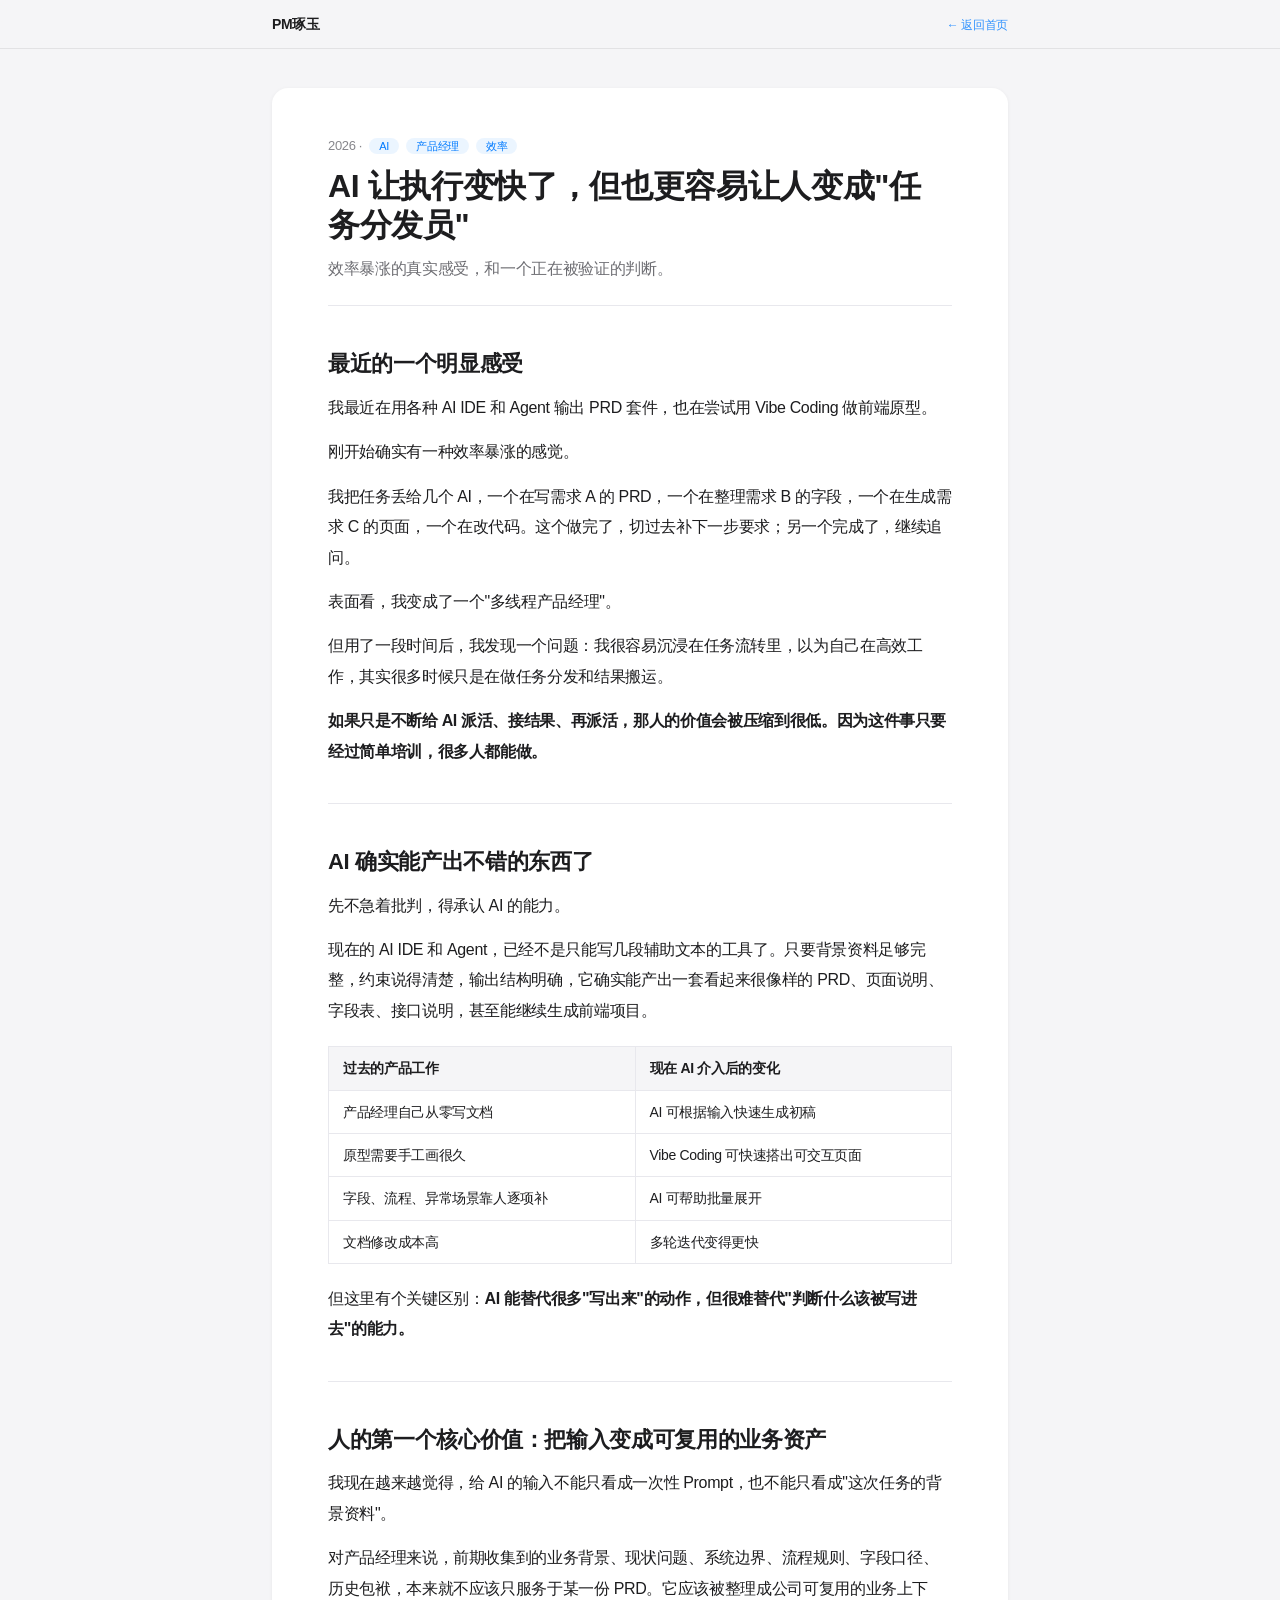
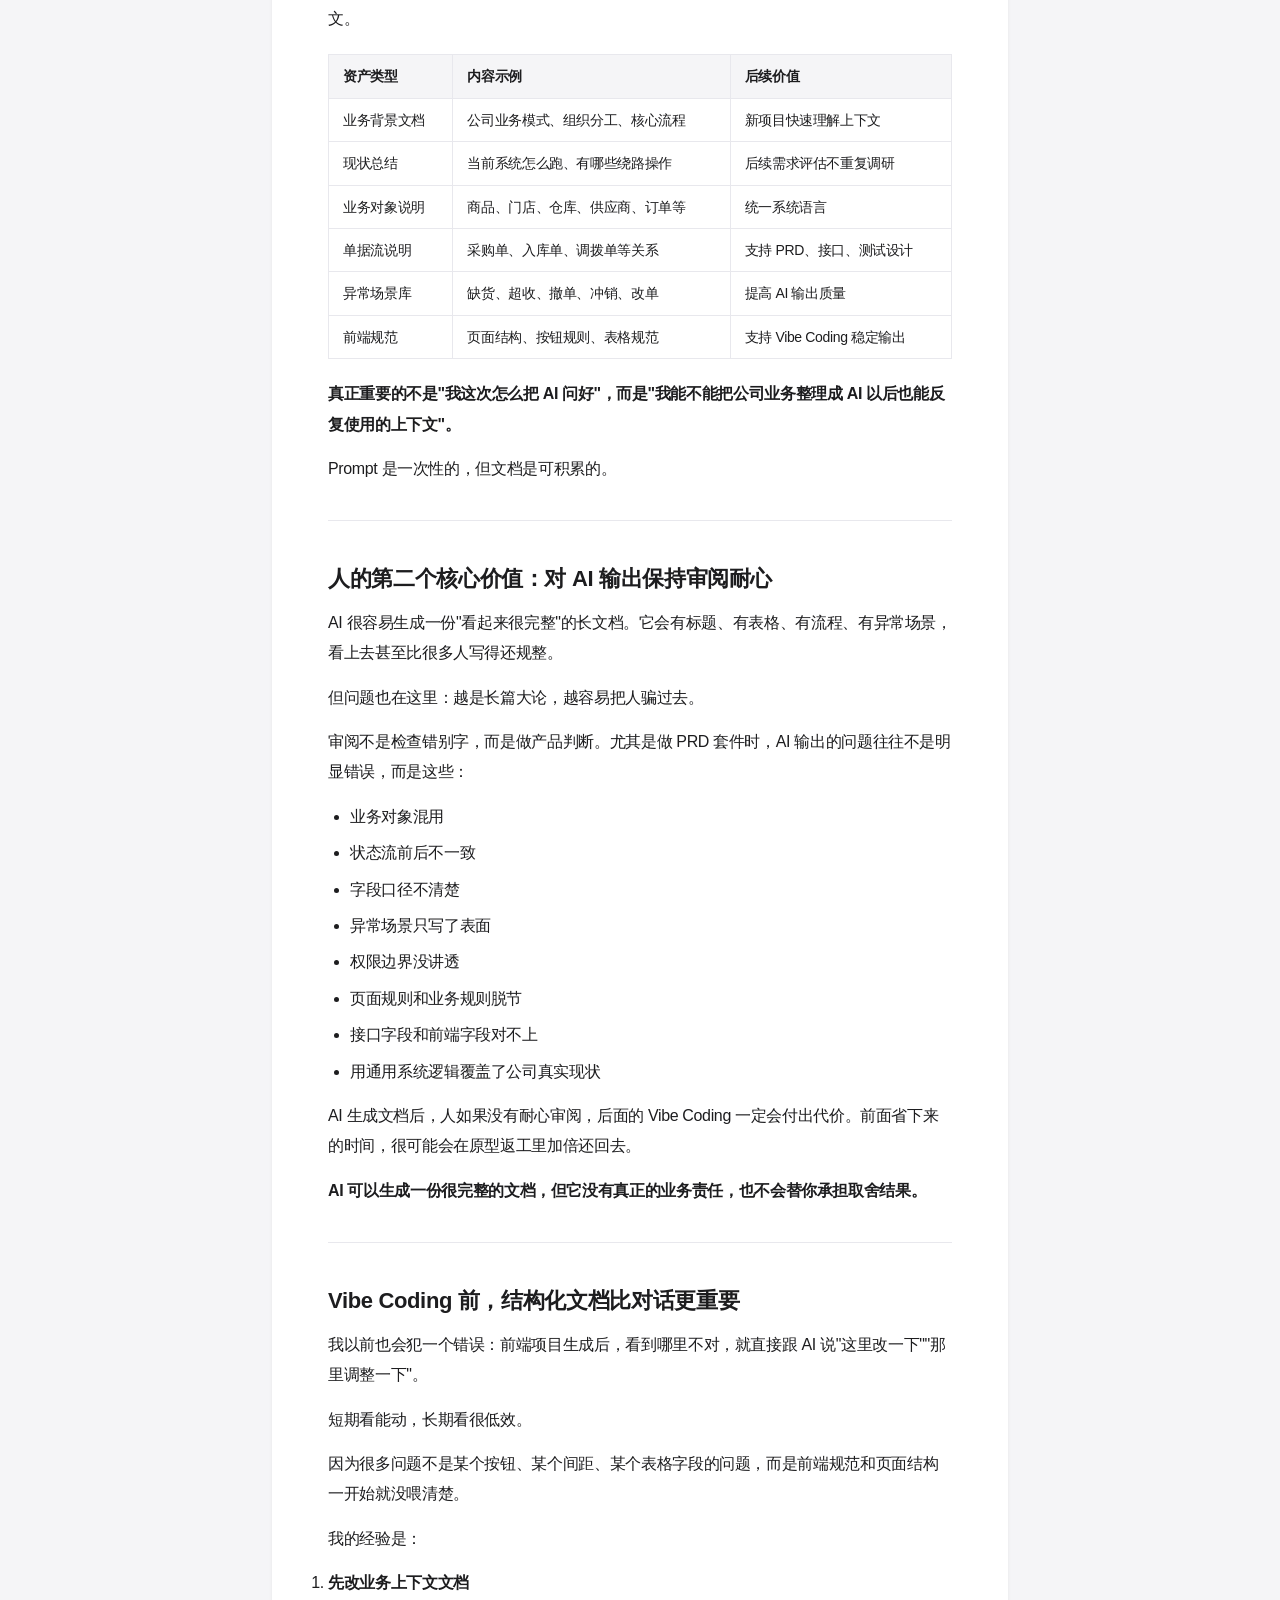
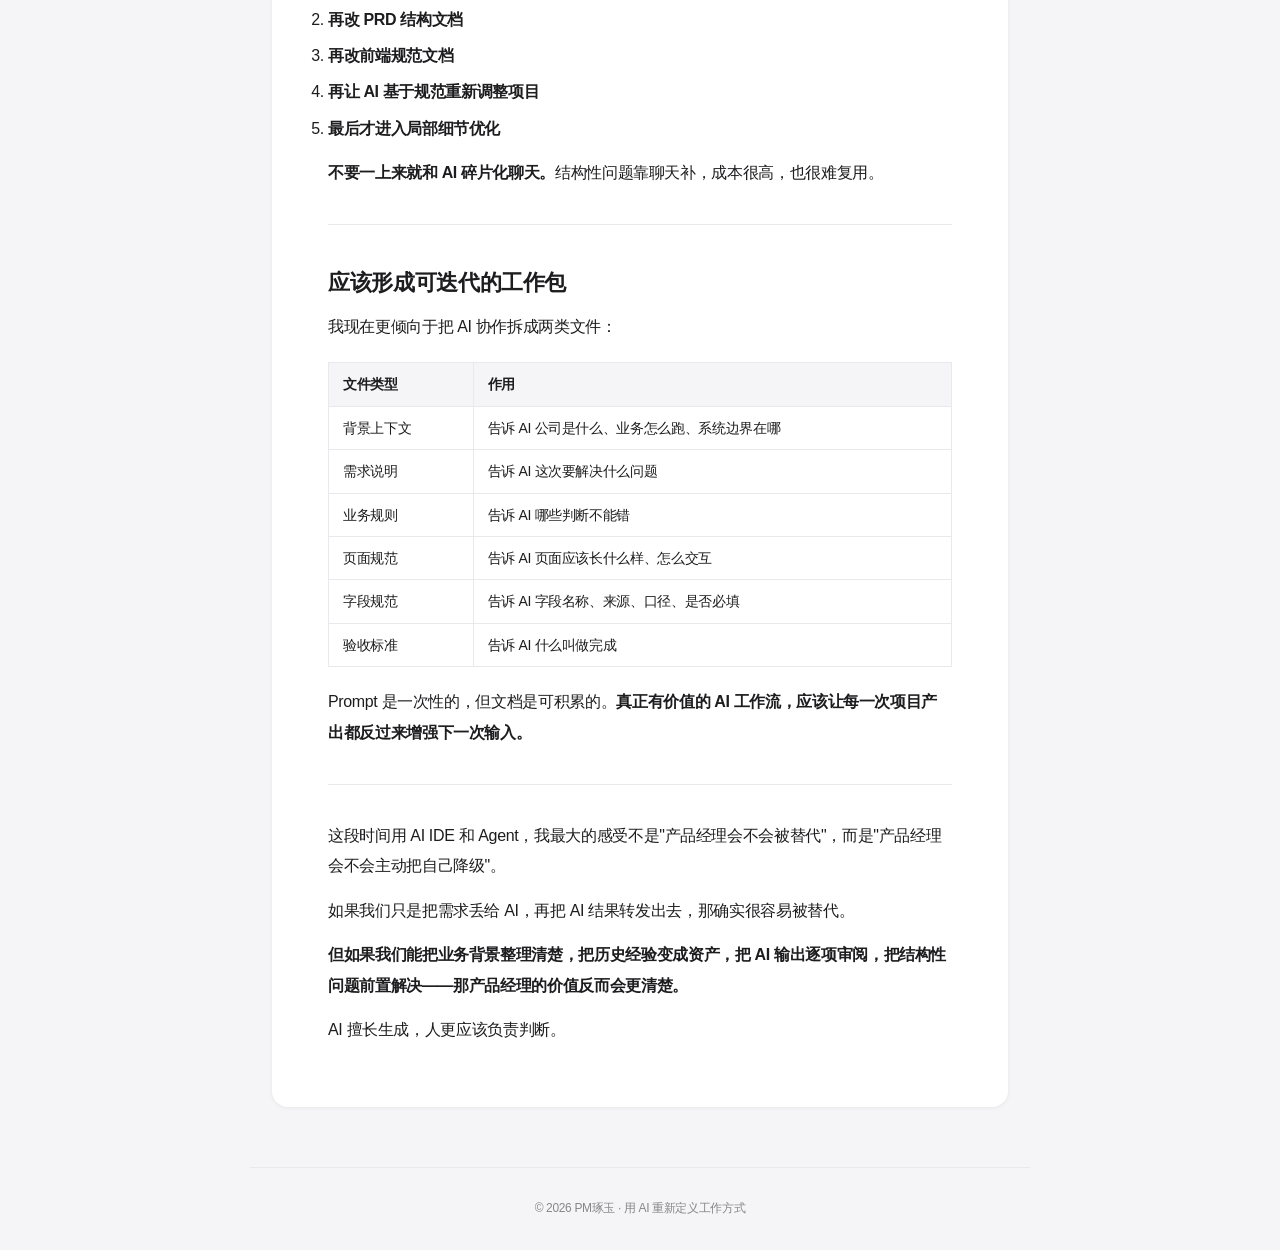
==== article-ai-task-dispatcher.html @ 72f70951 "新增文章：AI让执行变快了，但也更容易让人变成任务分发员" ====
<!DOCTYPE html>
<html lang="zh-CN">
<head>
    <meta charset="UTF-8">
    <meta name="viewport" content="width=device-width, initial-scale=1.0">
    <title>AI让执行变快了，但也更容易让人变成"任务分发员" — PM琢玉</title>
    <style>
        :root { --bg: #f5f5f7; --card: #ffffff; --text: #1d1d1f; --text-secondary: #6e6e73; --text-muted: #86868b; --accent: #007AFF; --accent-light: rgba(0,122,255,0.06); --border-light: #e8e8ed; }
        * { margin: 0; padding: 0; box-sizing: border-box; }
        body { font-family: -apple-system,"SF Pro Display","SF Pro Text","Helvetica Neue","PingFang SC","Microsoft YaHei",sans-serif; background-color: var(--bg); color: var(--text); -webkit-font-smoothing: antialiased; line-height: 1.47059; letter-spacing: -0.022em; }
        .nav { position: fixed; top: 0; left: 0; right: 0; z-index: 100; background: rgba(245,245,247,0.8); backdrop-filter: saturate(180%) blur(20px); -webkit-backdrop-filter: saturate(180%) blur(20px); border-bottom: 1px solid rgba(0,0,0,0.08); }
        .nav-inner { max-width: 780px; margin: 0 auto; padding: 0 22px; height: 48px; display: flex; align-items: center; justify-content: space-between; }
        .nav-logo { font-size: 14px; font-weight: 600; color: var(--text); }
        .nav-back a { font-size: 12px; color: var(--accent); text-decoration: none; opacity: 0.8; }
        .nav-back a:hover { opacity: 1; }
        .article-wrap { max-width: 780px; margin: 0 auto; padding: 88px 22px 60px; }
        .article-card { background: var(--card); border-radius: 16px; padding: 48px 56px; box-shadow: 0 1px 4px rgba(0,0,0,0.06); }
        .article-header { margin-bottom: 40px; padding-bottom: 24px; border-bottom: 1px solid var(--border-light); }
        .article-meta { font-size: 13px; font-weight: 500; color: var(--text-muted); margin-bottom: 12px; }
        .article-meta .tag { font-size: 11px; color: var(--accent); background: rgba(0,122,255,0.08); padding: 2px 10px; border-radius: 10px; margin-left: 4px; }
        .article-title { font-size: 32px; font-weight: 700; line-height: 1.2; color: var(--text); margin-bottom: 12px; }
        .article-desc { font-size: 16px; font-weight: 400; line-height: 1.6; color: var(--text-secondary); }
        .article-body { font-size: 16px; font-weight: 400; line-height: 1.9; color: var(--text); }
        .article-body h2 { font-size: 22px; font-weight: 700; line-height: 1.3; margin-top: 44px; margin-bottom: 14px; color: var(--text); }
        .article-body p { margin: 14px 0; line-height: 1.9; }
        .article-body strong { font-weight: 600; color: var(--text); }
        .article-body ul { margin: 10px 0; padding-left: 22px; }
        .article-body li { margin: 6px 0; line-height: 1.9; }
        .article-body .table-wrap { overflow-x: auto; margin: 20px 0; }
        .article-body table { width: 100%; border-collapse: collapse; font-size: 14px; line-height: 1.6; }
        .article-body table th { background: #f5f5f7; font-weight: 600; padding: 10px 14px; text-align: left; color: var(--text); border: 1px solid var(--border-light); }
        .article-body table td { padding: 10px 14px; border: 1px solid var(--border-light); color: var(--text); }
        .article-body hr { border: none; height: 1px; background: var(--border-light); margin: 36px 0; }
        .highlight-box { background: linear-gradient(135deg, rgba(0,122,255,0.06), rgba(88,86,214,0.06)); border-radius: 14px; padding: 22px 26px; margin: 24px 0; border: 1px solid rgba(0,122,255,0.12); }
        .highlight-box p { margin: 0; font-size: 15px; line-height: 1.7; }
        .footer { text-align: center; padding: 32px 22px; border-top: 1px solid var(--border-light); max-width: 780px; margin: 0 auto; }
        .footer p { font-size: 12px; font-weight: 400; color: var(--text-muted); }
        @media (max-width: 734px) { .article-card { padding: 24px 20px; border-radius: 12px; } .article-title { font-size: 24px; } .article-body h2 { font-size: 20px; } .article-body { font-size: 15px; } .article-body table { font-size: 13px; } .article-body table th, .article-body table td { padding: 8px 10px; } .highlight-box { padding: 16px 18px; } .article-wrap { padding: 80px 14px 40px; } }
    </style>
</head>
<body>
    <nav class="nav"><div class="nav-inner"><div class="nav-logo">PM琢玉</div><div class="nav-back"><a href="/">← 返回首页</a></div></div></nav>
    <div class="article-wrap"><div class="article-card">
    <div class="article-header">
        <div class="article-meta">2026 · <span class="tag">AI</span> <span class="tag">产品经理</span> <span class="tag">效率</span></div>
        <h1 class="article-title">AI 让执行变快了，但也更容易让人变成"任务分发员"</h1>
        <p class="article-desc">效率暴涨的真实感受，和一个正在被验证的判断。</p>
    </div>
    <div class="article-body">

<h2>最近的一个明显感受</h2>

<p>我最近在用各种 AI IDE 和 Agent 输出 PRD 套件，也在尝试用 Vibe Coding 做前端原型。</p>

<p>刚开始确实有一种效率暴涨的感觉。</p>

<p>我把任务丢给几个 AI，一个在写需求 A 的 PRD，一个在整理需求 B 的字段，一个在生成需求 C 的页面，一个在改代码。这个做完了，切过去补下一步要求；另一个完成了，继续追问。</p>

<p>表面看，我变成了一个"多线程产品经理"。</p>

<p>但用了一段时间后，我发现一个问题：我很容易沉浸在任务流转里，以为自己在高效工作，其实很多时候只是在做任务分发和结果搬运。</p>

<p><strong>如果只是不断给 AI 派活、接结果、再派活，那人的价值会被压缩到很低。因为这件事只要经过简单培训，很多人都能做。</strong></p>

<hr>

<h2>AI 确实能产出不错的东西了</h2>

<p>先不急着批判，得承认 AI 的能力。</p>

<p>现在的 AI IDE 和 Agent，已经不是只能写几段辅助文本的工具了。只要背景资料足够完整，约束说得清楚，输出结构明确，它确实能产出一套看起来很像样的 PRD、页面说明、字段表、接口说明，甚至能继续生成前端项目。</p>

<div class="table-wrap">
<table>
    <thead><tr><th>过去的产品工作</th><th>现在 AI 介入后的变化</th></tr></thead>
    <tbody>
        <tr><td>产品经理自己从零写文档</td><td>AI 可根据输入快速生成初稿</td></tr>
        <tr><td>原型需要手工画很久</td><td>Vibe Coding 可快速搭出可交互页面</td></tr>
        <tr><td>字段、流程、异常场景靠人逐项补</td><td>AI 可帮助批量展开</td></tr>
        <tr><td>文档修改成本高</td><td>多轮迭代变得更快</td></tr>
    </tbody>
</table>
</div>

<p>但这里有个关键区别：<strong>AI 能替代很多"写出来"的动作，但很难替代"判断什么该被写进去"的能力。</strong></p>

<hr>

<h2>人的第一个核心价值：把输入变成可复用的业务资产</h2>

<p>我现在越来越觉得，给 AI 的输入不能只看成一次性 Prompt，也不能只看成"这次任务的背景资料"。</p>

<p>对产品经理来说，前期收集到的业务背景、现状问题、系统边界、流程规则、字段口径、历史包袱，本来就不应该只服务于某一份 PRD。它应该被整理成公司可复用的业务上下文。</p>

<div class="table-wrap">
<table>
    <thead><tr><th>资产类型</th><th>内容示例</th><th>后续价值</th></tr></thead>
    <tbody>
        <tr><td>业务背景文档</td><td>公司业务模式、组织分工、核心流程</td><td>新项目快速理解上下文</td></tr>
        <tr><td>现状总结</td><td>当前系统怎么跑、有哪些绕路操作</td><td>后续需求评估不重复调研</td></tr>
        <tr><td>业务对象说明</td><td>商品、门店、仓库、供应商、订单等</td><td>统一系统语言</td></tr>
        <tr><td>单据流说明</td><td>采购单、入库单、调拨单等关系</td><td>支持 PRD、接口、测试设计</td></tr>
        <tr><td>异常场景库</td><td>缺货、超收、撤单、冲销、改单</td><td>提高 AI 输出质量</td></tr>
        <tr><td>前端规范</td><td>页面结构、按钮规则、表格规范</td><td>支持 Vibe Coding 稳定输出</td></tr>
    </tbody>
</table>
</div>

<p><strong>真正重要的不是"我这次怎么把 AI 问好"，而是"我能不能把公司业务整理成 AI 以后也能反复使用的上下文"。</strong></p>

<p>Prompt 是一次性的，但文档是可积累的。</p>

<hr>

<h2>人的第二个核心价值：对 AI 输出保持审阅耐心</h2>

<p>AI 很容易生成一份"看起来很完整"的长文档。它会有标题、有表格、有流程、有异常场景，看上去甚至比很多人写得还规整。</p>

<p>但问题也在这里：越是长篇大论，越容易把人骗过去。</p>

<p>审阅不是检查错别字，而是做产品判断。尤其是做 PRD 套件时，AI 输出的问题往往不是明显错误，而是这些：</p>

<ul>
    <li>业务对象混用</li>
    <li>状态流前后不一致</li>
    <li>字段口径不清楚</li>
    <li>异常场景只写了表面</li>
    <li>权限边界没讲透</li>
    <li>页面规则和业务规则脱节</li>
    <li>接口字段和前端字段对不上</li>
    <li>用通用系统逻辑覆盖了公司真实现状</li>
</ul>

<p>AI 生成文档后，人如果没有耐心审阅，后面的 Vibe Coding 一定会付出代价。前面省下来的时间，很可能会在原型返工里加倍还回去。</p>

<p><strong>AI 可以生成一份很完整的文档，但它没有真正的业务责任，也不会替你承担取舍结果。</strong></p>

<hr>

<h2>Vibe Coding 前，结构化文档比对话更重要</h2>

<p>我以前也会犯一个错误：前端项目生成后，看到哪里不对，就直接跟 AI 说"这里改一下""那里调整一下"。</p>

<p>短期看能动，长期看很低效。</p>

<p>因为很多问题不是某个按钮、某个间距、某个表格字段的问题，而是前端规范和页面结构一开始就没喂清楚。</p>

<p>我的经验是：</p>

<ol>
    <li><strong>先改业务上下文文档</strong></li>
    <li><strong>再改 PRD 结构文档</strong></li>
    <li><strong>再改前端规范文档</strong></li>
    <li><strong>再让 AI 基于规范重新调整项目</strong></li>
    <li><strong>最后才进入局部细节优化</strong></li>
</ol>

<p><strong>不要一上来就和 AI 碎片化聊天。</strong>结构性问题靠聊天补，成本很高，也很难复用。</p>

<hr>

<h2>应该形成可迭代的工作包</h2>

<p>我现在更倾向于把 AI 协作拆成两类文件：</p>

<div class="table-wrap">
<table>
    <thead><tr><th>文件类型</th><th>作用</th></tr></thead>
    <tbody>
        <tr><td>背景上下文</td><td>告诉 AI 公司是什么、业务怎么跑、系统边界在哪</td></tr>
        <tr><td>需求说明</td><td>告诉 AI 这次要解决什么问题</td></tr>
        <tr><td>业务规则</td><td>告诉 AI 哪些判断不能错</td></tr>
        <tr><td>页面规范</td><td>告诉 AI 页面应该长什么样、怎么交互</td></tr>
        <tr><td>字段规范</td><td>告诉 AI 字段名称、来源、口径、是否必填</td></tr>
        <tr><td>验收标准</td><td>告诉 AI 什么叫做完成</td></tr>
    </tbody>
</table>
</div>

<p>Prompt 是一次性的，但文档是可积累的。<strong>真正有价值的 AI 工作流，应该让每一次项目产出都反过来增强下一次输入。</strong></p>

<hr>

<p>这段时间用 AI IDE 和 Agent，我最大的感受不是"产品经理会不会被替代"，而是"产品经理会不会主动把自己降级"。</p>

<p>如果我们只是把需求丢给 AI，再把 AI 结果转发出去，那确实很容易被替代。</p>

<p><strong>但如果我们能把业务背景整理清楚，把历史经验变成资产，把 AI 输出逐项审阅，把结构性问题前置解决——那产品经理的价值反而会更清楚。</strong></p>

<p>AI 擅长生成，人更应该负责判断。</p>

    </div>
    </div></div>
    <footer class="footer"><p>© 2026 PM琢玉 · 用 AI 重新定义工作方式</p></footer>
</body>
</html>
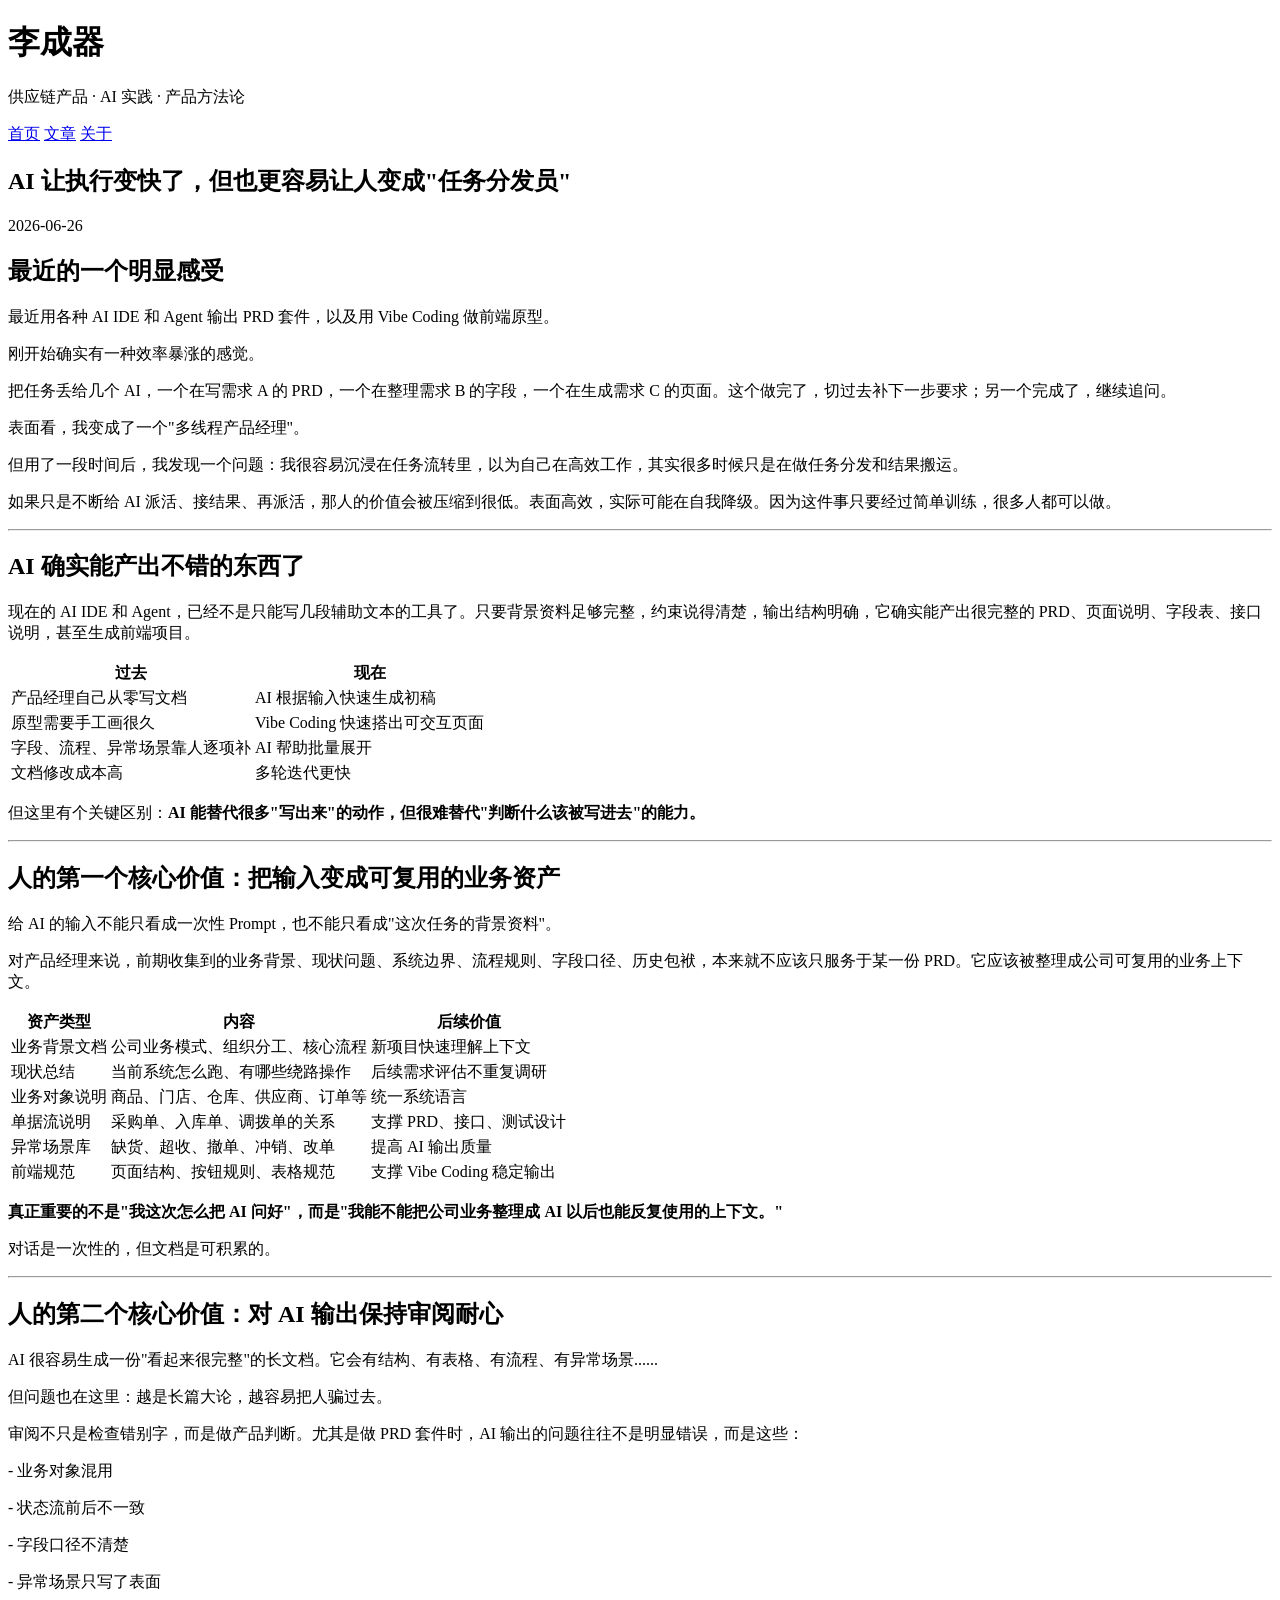
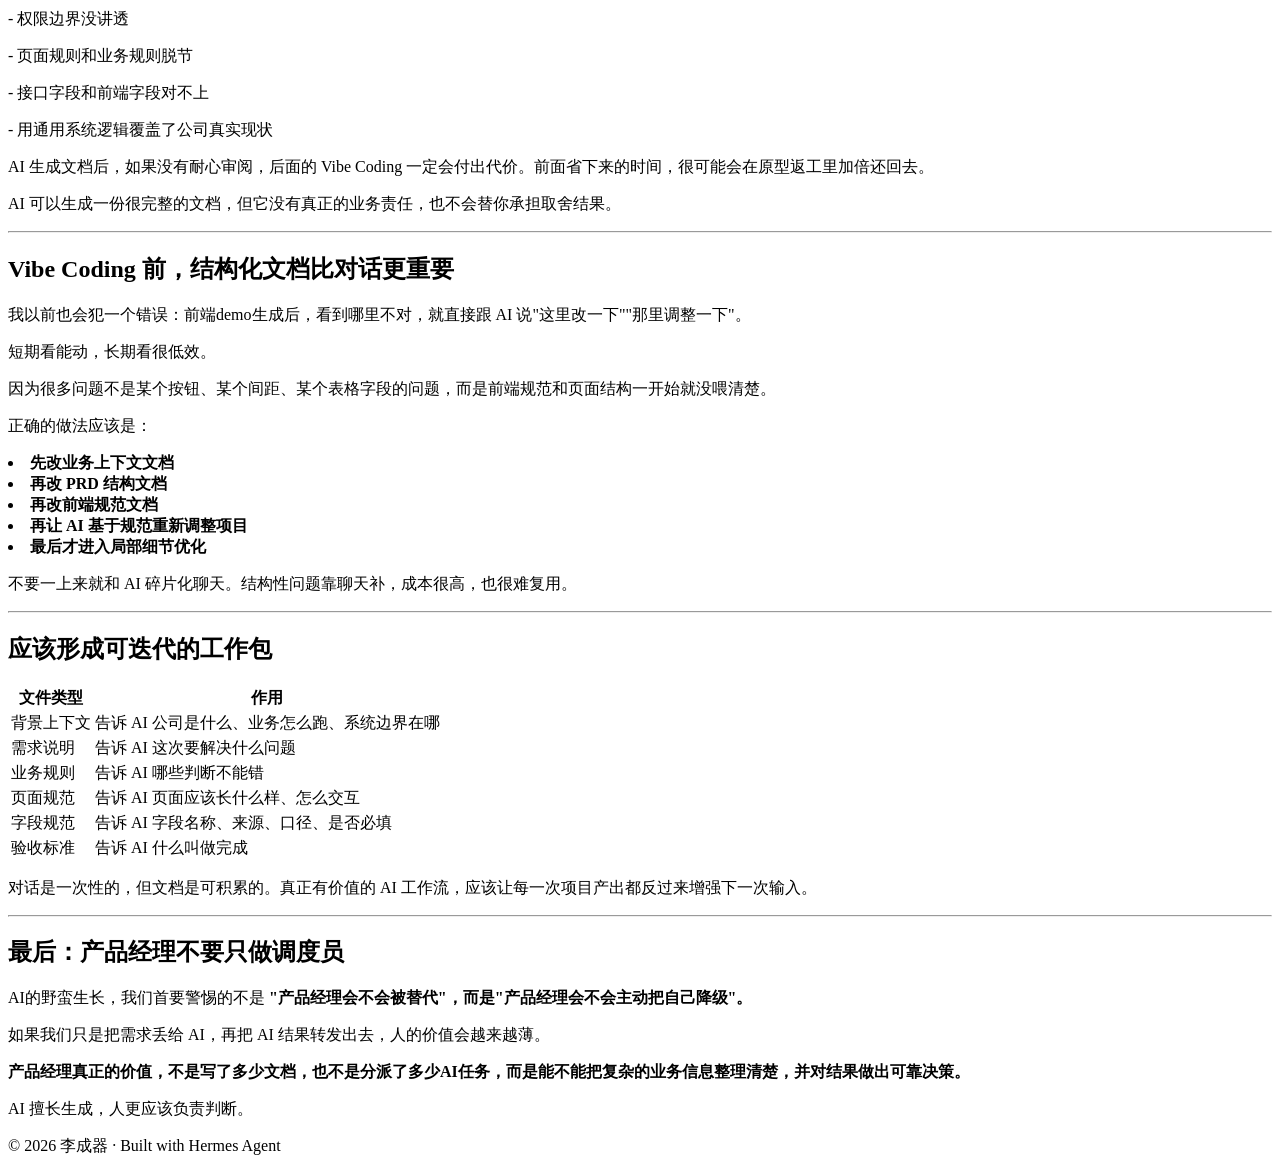
==== commit 4481dcf8: "更新HTML：根据用户编辑同步文章页面" ====
--- a/article-ai-task-dispatcher.html
+++ b/article-ai-task-dispatcher.html
@@ -3,194 +3,119 @@
 <head>
     <meta charset="UTF-8">
     <meta name="viewport" content="width=device-width, initial-scale=1.0">
-    <title>AI让执行变快了，但也更容易让人变成"任务分发员" — PM琢玉</title>
-    <style>
-        :root { --bg: #f5f5f7; --card: #ffffff; --text: #1d1d1f; --text-secondary: #6e6e73; --text-muted: #86868b; --accent: #007AFF; --accent-light: rgba(0,122,255,0.06); --border-light: #e8e8ed; }
-        * { margin: 0; padding: 0; box-sizing: border-box; }
-        body { font-family: -apple-system,"SF Pro Display","SF Pro Text","Helvetica Neue","PingFang SC","Microsoft YaHei",sans-serif; background-color: var(--bg); color: var(--text); -webkit-font-smoothing: antialiased; line-height: 1.47059; letter-spacing: -0.022em; }
-        .nav { position: fixed; top: 0; left: 0; right: 0; z-index: 100; background: rgba(245,245,247,0.8); backdrop-filter: saturate(180%) blur(20px); -webkit-backdrop-filter: saturate(180%) blur(20px); border-bottom: 1px solid rgba(0,0,0,0.08); }
-        .nav-inner { max-width: 780px; margin: 0 auto; padding: 0 22px; height: 48px; display: flex; align-items: center; justify-content: space-between; }
-        .nav-logo { font-size: 14px; font-weight: 600; color: var(--text); }
-        .nav-back a { font-size: 12px; color: var(--accent); text-decoration: none; opacity: 0.8; }
-        .nav-back a:hover { opacity: 1; }
-        .article-wrap { max-width: 780px; margin: 0 auto; padding: 88px 22px 60px; }
-        .article-card { background: var(--card); border-radius: 16px; padding: 48px 56px; box-shadow: 0 1px 4px rgba(0,0,0,0.06); }
-        .article-header { margin-bottom: 40px; padding-bottom: 24px; border-bottom: 1px solid var(--border-light); }
-        .article-meta { font-size: 13px; font-weight: 500; color: var(--text-muted); margin-bottom: 12px; }
-        .article-meta .tag { font-size: 11px; color: var(--accent); background: rgba(0,122,255,0.08); padding: 2px 10px; border-radius: 10px; margin-left: 4px; }
-        .article-title { font-size: 32px; font-weight: 700; line-height: 1.2; color: var(--text); margin-bottom: 12px; }
-        .article-desc { font-size: 16px; font-weight: 400; line-height: 1.6; color: var(--text-secondary); }
-        .article-body { font-size: 16px; font-weight: 400; line-height: 1.9; color: var(--text); }
-        .article-body h2 { font-size: 22px; font-weight: 700; line-height: 1.3; margin-top: 44px; margin-bottom: 14px; color: var(--text); }
-        .article-body p { margin: 14px 0; line-height: 1.9; }
-        .article-body strong { font-weight: 600; color: var(--text); }
-        .article-body ul { margin: 10px 0; padding-left: 22px; }
-        .article-body li { margin: 6px 0; line-height: 1.9; }
-        .article-body .table-wrap { overflow-x: auto; margin: 20px 0; }
-        .article-body table { width: 100%; border-collapse: collapse; font-size: 14px; line-height: 1.6; }
-        .article-body table th { background: #f5f5f7; font-weight: 600; padding: 10px 14px; text-align: left; color: var(--text); border: 1px solid var(--border-light); }
-        .article-body table td { padding: 10px 14px; border: 1px solid var(--border-light); color: var(--text); }
-        .article-body hr { border: none; height: 1px; background: var(--border-light); margin: 36px 0; }
-        .highlight-box { background: linear-gradient(135deg, rgba(0,122,255,0.06), rgba(88,86,214,0.06)); border-radius: 14px; padding: 22px 26px; margin: 24px 0; border: 1px solid rgba(0,122,255,0.12); }
-        .highlight-box p { margin: 0; font-size: 15px; line-height: 1.7; }
-        .footer { text-align: center; padding: 32px 22px; border-top: 1px solid var(--border-light); max-width: 780px; margin: 0 auto; }
-        .footer p { font-size: 12px; font-weight: 400; color: var(--text-muted); }
-        @media (max-width: 734px) { .article-card { padding: 24px 20px; border-radius: 12px; } .article-title { font-size: 24px; } .article-body h2 { font-size: 20px; } .article-body { font-size: 15px; } .article-body table { font-size: 13px; } .article-body table th, .article-body table td { padding: 8px 10px; } .highlight-box { padding: 16px 18px; } .article-wrap { padding: 80px 14px 40px; } }
-    </style>
+    <title>AI让执行变快了，但也更容易让人变成"任务分发员" | 李成器</title>
+    <link rel="stylesheet" href="style.css">
 </head>
 <body>
-    <nav class="nav"><div class="nav-inner"><div class="nav-logo">PM琢玉</div><div class="nav-back"><a href="/">← 返回首页</a></div></div></nav>
-    <div class="article-wrap"><div class="article-card">
-    <div class="article-header">
-        <div class="article-meta">2026 · <span class="tag">AI</span> <span class="tag">产品经理</span> <span class="tag">效率</span></div>
-        <h1 class="article-title">AI 让执行变快了，但也更容易让人变成"任务分发员"</h1>
-        <p class="article-desc">效率暴涨的真实感受，和一个正在被验证的判断。</p>
-    </div>
-    <div class="article-body">
+    <header>
+        <div class="container">
+            <h1>李成器</h1>
+            <p class="subtitle">供应链产品 · AI 实践 · 产品方法论</p>
+            <nav>
+                <a href="index.html">首页</a>
+                <a href="index.html#articles">文章</a>
+                <a href="index.html#about">关于</a>
+            </nav>
+        </div>
+    </header>
+
+    <main class="container article-page">
+        <article>
+            <h1>AI 让执行变快了，但也更容易让人变成"任务分发员"</h1>
+            <p class="article-date">2026-06-26</p>
 
 <h2>最近的一个明显感受</h2>
-
-<p>我最近在用各种 AI IDE 和 Agent 输出 PRD 套件，也在尝试用 Vibe Coding 做前端原型。</p>
-
+<p>最近用各种 AI IDE 和 Agent 输出 PRD 套件，以及用 Vibe Coding 做前端原型。</p>
 <p>刚开始确实有一种效率暴涨的感觉。</p>
-
-<p>我把任务丢给几个 AI，一个在写需求 A 的 PRD，一个在整理需求 B 的字段，一个在生成需求 C 的页面，一个在改代码。这个做完了，切过去补下一步要求；另一个完成了，继续追问。</p>
-
+<p>把任务丢给几个 AI，一个在写需求 A 的 PRD，一个在整理需求 B 的字段，一个在生成需求 C 的页面。这个做完了，切过去补下一步要求；另一个完成了，继续追问。</p>
 <p>表面看，我变成了一个"多线程产品经理"。</p>
-
 <p>但用了一段时间后，我发现一个问题：我很容易沉浸在任务流转里，以为自己在高效工作，其实很多时候只是在做任务分发和结果搬运。</p>
-
-<p><strong>如果只是不断给 AI 派活、接结果、再派活，那人的价值会被压缩到很低。因为这件事只要经过简单培训，很多人都能做。</strong></p>
-
+<p>如果只是不断给 AI 派活、接结果、再派活，那人的价值会被压缩到很低。表面高效，实际可能在自我降级。因为这件事只要经过简单训练，很多人都可以做。</p>
 <hr>
-
 <h2>AI 确实能产出不错的东西了</h2>
-
-<p>先不急着批判，得承认 AI 的能力。</p>
-
-<p>现在的 AI IDE 和 Agent，已经不是只能写几段辅助文本的工具了。只要背景资料足够完整，约束说得清楚，输出结构明确，它确实能产出一套看起来很像样的 PRD、页面说明、字段表、接口说明，甚至能继续生成前端项目。</p>
-
-<div class="table-wrap">
+<p>现在的 AI IDE 和 Agent，已经不是只能写几段辅助文本的工具了。只要背景资料足够完整，约束说得清楚，输出结构明确，它确实能产出很完整的 PRD、页面说明、字段表、接口说明，甚至生成前端项目。</p>
 <table>
-    <thead><tr><th>过去的产品工作</th><th>现在 AI 介入后的变化</th></tr></thead>
-    <tbody>
-        <tr><td>产品经理自己从零写文档</td><td>AI 可根据输入快速生成初稿</td></tr>
-        <tr><td>原型需要手工画很久</td><td>Vibe Coding 可快速搭出可交互页面</td></tr>
-        <tr><td>字段、流程、异常场景靠人逐项补</td><td>AI 可帮助批量展开</td></tr>
-        <tr><td>文档修改成本高</td><td>多轮迭代变得更快</td></tr>
-    </tbody>
+<thead><tr><th>过去</th><th>现在</th></tr></thead>
+<tbody>
+<tr><td>产品经理自己从零写文档</td><td>AI 根据输入快速生成初稿</td></tr>
+<tr><td>原型需要手工画很久</td><td>Vibe Coding 快速搭出可交互页面</td></tr>
+<tr><td>字段、流程、异常场景靠人逐项补</td><td>AI 帮助批量展开</td></tr>
+<tr><td>文档修改成本高</td><td>多轮迭代更快</td></tr>
+</tbody>
 </table>
-</div>
-
 <p>但这里有个关键区别：<strong>AI 能替代很多"写出来"的动作，但很难替代"判断什么该被写进去"的能力。</strong></p>
-
 <hr>
-
 <h2>人的第一个核心价值：把输入变成可复用的业务资产</h2>
-
-<p>我现在越来越觉得，给 AI 的输入不能只看成一次性 Prompt，也不能只看成"这次任务的背景资料"。</p>
-
+<p>给 AI 的输入不能只看成一次性 Prompt，也不能只看成"这次任务的背景资料"。</p>
 <p>对产品经理来说，前期收集到的业务背景、现状问题、系统边界、流程规则、字段口径、历史包袱，本来就不应该只服务于某一份 PRD。它应该被整理成公司可复用的业务上下文。</p>
-
-<div class="table-wrap">
 <table>
-    <thead><tr><th>资产类型</th><th>内容示例</th><th>后续价值</th></tr></thead>
-    <tbody>
-        <tr><td>业务背景文档</td><td>公司业务模式、组织分工、核心流程</td><td>新项目快速理解上下文</td></tr>
-        <tr><td>现状总结</td><td>当前系统怎么跑、有哪些绕路操作</td><td>后续需求评估不重复调研</td></tr>
-        <tr><td>业务对象说明</td><td>商品、门店、仓库、供应商、订单等</td><td>统一系统语言</td></tr>
-        <tr><td>单据流说明</td><td>采购单、入库单、调拨单等关系</td><td>支持 PRD、接口、测试设计</td></tr>
-        <tr><td>异常场景库</td><td>缺货、超收、撤单、冲销、改单</td><td>提高 AI 输出质量</td></tr>
-        <tr><td>前端规范</td><td>页面结构、按钮规则、表格规范</td><td>支持 Vibe Coding 稳定输出</td></tr>
-    </tbody>
+<thead><tr><th>资产类型</th><th>内容</th><th>后续价值</th></tr></thead>
+<tbody>
+<tr><td>业务背景文档</td><td>公司业务模式、组织分工、核心流程</td><td>新项目快速理解上下文</td></tr>
+<tr><td>现状总结</td><td>当前系统怎么跑、有哪些绕路操作</td><td>后续需求评估不重复调研</td></tr>
+<tr><td>业务对象说明</td><td>商品、门店、仓库、供应商、订单等</td><td>统一系统语言</td></tr>
+<tr><td>单据流说明</td><td>采购单、入库单、调拨单的关系</td><td>支撑 PRD、接口、测试设计</td></tr>
+<tr><td>异常场景库</td><td>缺货、超收、撤单、冲销、改单</td><td>提高 AI 输出质量</td></tr>
+<tr><td>前端规范</td><td>页面结构、按钮规则、表格规范</td><td>支撑 Vibe Coding 稳定输出</td></tr>
+</tbody>
 </table>
-</div>
-
-<p><strong>真正重要的不是"我这次怎么把 AI 问好"，而是"我能不能把公司业务整理成 AI 以后也能反复使用的上下文"。</strong></p>
-
-<p>Prompt 是一次性的，但文档是可积累的。</p>
-
+<p><strong>真正重要的不是"我这次怎么把 AI 问好"，而是"我能不能把公司业务整理成 AI 以后也能反复使用的上下文。"</strong></p>
+<p>对话是一次性的，但文档是可积累的。</p>
 <hr>
-
 <h2>人的第二个核心价值：对 AI 输出保持审阅耐心</h2>
-
-<p>AI 很容易生成一份"看起来很完整"的长文档。它会有标题、有表格、有流程、有异常场景，看上去甚至比很多人写得还规整。</p>
-
+<p>AI 很容易生成一份"看起来很完整"的长文档。它会有结构、有表格、有流程、有异常场景......</p>
 <p>但问题也在这里：越是长篇大论，越容易把人骗过去。</p>
-
-<p>审阅不是检查错别字，而是做产品判断。尤其是做 PRD 套件时，AI 输出的问题往往不是明显错误，而是这些：</p>
-
-<ul>
-    <li>业务对象混用</li>
-    <li>状态流前后不一致</li>
-    <li>字段口径不清楚</li>
-    <li>异常场景只写了表面</li>
-    <li>权限边界没讲透</li>
-    <li>页面规则和业务规则脱节</li>
-    <li>接口字段和前端字段对不上</li>
-    <li>用通用系统逻辑覆盖了公司真实现状</li>
-</ul>
-
-<p>AI 生成文档后，人如果没有耐心审阅，后面的 Vibe Coding 一定会付出代价。前面省下来的时间，很可能会在原型返工里加倍还回去。</p>
-
-<p><strong>AI 可以生成一份很完整的文档，但它没有真正的业务责任，也不会替你承担取舍结果。</strong></p>
-
+<p>审阅不只是检查错别字，而是做产品判断。尤其是做 PRD 套件时，AI 输出的问题往往不是明显错误，而是这些：</p>
+<p>- 业务对象混用</p>
+<p>- 状态流前后不一致</p>
+<p>- 字段口径不清楚</p>
+<p>- 异常场景只写了表面</p>
+<p>- 权限边界没讲透</p>
+<p>- 页面规则和业务规则脱节</p>
+<p>- 接口字段和前端字段对不上</p>
+<p>- 用通用系统逻辑覆盖了公司真实现状</p>
+<p>AI 生成文档后，如果没有耐心审阅，后面的 Vibe Coding 一定会付出代价。前面省下来的时间，很可能会在原型返工里加倍还回去。</p>
+<p>AI 可以生成一份很完整的文档，但它没有真正的业务责任，也不会替你承担取舍结果。</p>
 <hr>
-
 <h2>Vibe Coding 前，结构化文档比对话更重要</h2>
-
-<p>我以前也会犯一个错误：前端项目生成后，看到哪里不对，就直接跟 AI 说"这里改一下""那里调整一下"。</p>
-
+<p>我以前也会犯一个错误：前端demo生成后，看到哪里不对，就直接跟 AI 说"这里改一下""那里调整一下"。</p>
 <p>短期看能动，长期看很低效。</p>
-
 <p>因为很多问题不是某个按钮、某个间距、某个表格字段的问题，而是前端规范和页面结构一开始就没喂清楚。</p>
-
-<p>我的经验是：</p>
-
-<ol>
-    <li><strong>先改业务上下文文档</strong></li>
-    <li><strong>再改 PRD 结构文档</strong></li>
-    <li><strong>再改前端规范文档</strong></li>
-    <li><strong>再让 AI 基于规范重新调整项目</strong></li>
-    <li><strong>最后才进入局部细节优化</strong></li>
-</ol>
-
-<p><strong>不要一上来就和 AI 碎片化聊天。</strong>结构性问题靠聊天补，成本很高，也很难复用。</p>
-
+<p>正确的做法应该是：</p>
+<li><strong>先改业务上下文文档</strong></li>
+<li><strong>再改 PRD 结构文档</strong></li>
+<li><strong>再改前端规范文档</strong></li>
+<li><strong>再让 AI 基于规范重新调整项目</strong></li>
+<li><strong>最后才进入局部细节优化</strong></li>
+<p>不要一上来就和 AI 碎片化聊天。结构性问题靠聊天补，成本很高，也很难复用。</p>
 <hr>
-
 <h2>应该形成可迭代的工作包</h2>
-
-<p>我现在更倾向于把 AI 协作拆成两类文件：</p>
-
-<div class="table-wrap">
 <table>
-    <thead><tr><th>文件类型</th><th>作用</th></tr></thead>
-    <tbody>
-        <tr><td>背景上下文</td><td>告诉 AI 公司是什么、业务怎么跑、系统边界在哪</td></tr>
-        <tr><td>需求说明</td><td>告诉 AI 这次要解决什么问题</td></tr>
-        <tr><td>业务规则</td><td>告诉 AI 哪些判断不能错</td></tr>
-        <tr><td>页面规范</td><td>告诉 AI 页面应该长什么样、怎么交互</td></tr>
-        <tr><td>字段规范</td><td>告诉 AI 字段名称、来源、口径、是否必填</td></tr>
-        <tr><td>验收标准</td><td>告诉 AI 什么叫做完成</td></tr>
-    </tbody>
+<thead><tr><th>文件类型</th><th>作用</th></tr></thead>
+<tbody>
+<tr><td>背景上下文</td><td>告诉 AI 公司是什么、业务怎么跑、系统边界在哪</td></tr>
+<tr><td>需求说明</td><td>告诉 AI 这次要解决什么问题</td></tr>
+<tr><td>业务规则</td><td>告诉 AI 哪些判断不能错</td></tr>
+<tr><td>页面规范</td><td>告诉 AI 页面应该长什么样、怎么交互</td></tr>
+<tr><td>字段规范</td><td>告诉 AI 字段名称、来源、口径、是否必填</td></tr>
+<tr><td>验收标准</td><td>告诉 AI 什么叫做完成</td></tr>
+</tbody>
 </table>
-</div>
-
-<p>Prompt 是一次性的，但文档是可积累的。<strong>真正有价值的 AI 工作流，应该让每一次项目产出都反过来增强下一次输入。</strong></p>
-
+<p>对话是一次性的，但文档是可积累的。真正有价值的 AI 工作流，应该让每一次项目产出都反过来增强下一次输入。</p>
 <hr>
-
-<p>这段时间用 AI IDE 和 Agent，我最大的感受不是"产品经理会不会被替代"，而是"产品经理会不会主动把自己降级"。</p>
-
-<p>如果我们只是把需求丢给 AI，再把 AI 结果转发出去，那确实很容易被替代。</p>
-
-<p><strong>但如果我们能把业务背景整理清楚，把历史经验变成资产，把 AI 输出逐项审阅，把结构性问题前置解决——那产品经理的价值反而会更清楚。</strong></p>
-
+<h2>最后：产品经理不要只做调度员</h2>
+<p>AI的野蛮生长，我们首要警惕的不是 <strong>"产品经理会不会被替代"，而是"产品经理会不会主动把自己降级"。</strong></p>
+<p>如果我们只是把需求丢给 AI，再把 AI 结果转发出去，人的价值会越来越薄。</p>
+<p><strong>产品经理真正的价值，不是写了多少文档，也不是分派了多少AI任务，而是能不能把复杂的业务信息整理清楚，并对结果做出可靠决策。</strong></p>
 <p>AI 擅长生成，人更应该负责判断。</p>
 
-    </div>
-    </div></div>
-    <footer class="footer"><p>© 2026 PM琢玉 · 用 AI 重新定义工作方式</p></footer>
+        </article>
+    </main>
+
+    <footer>
+        <div class="container">
+            <p>&copy; 2026 李成器 · Built with Hermes Agent</p>
+        </div>
+    </footer>
 </body>
-</html>
+</html>
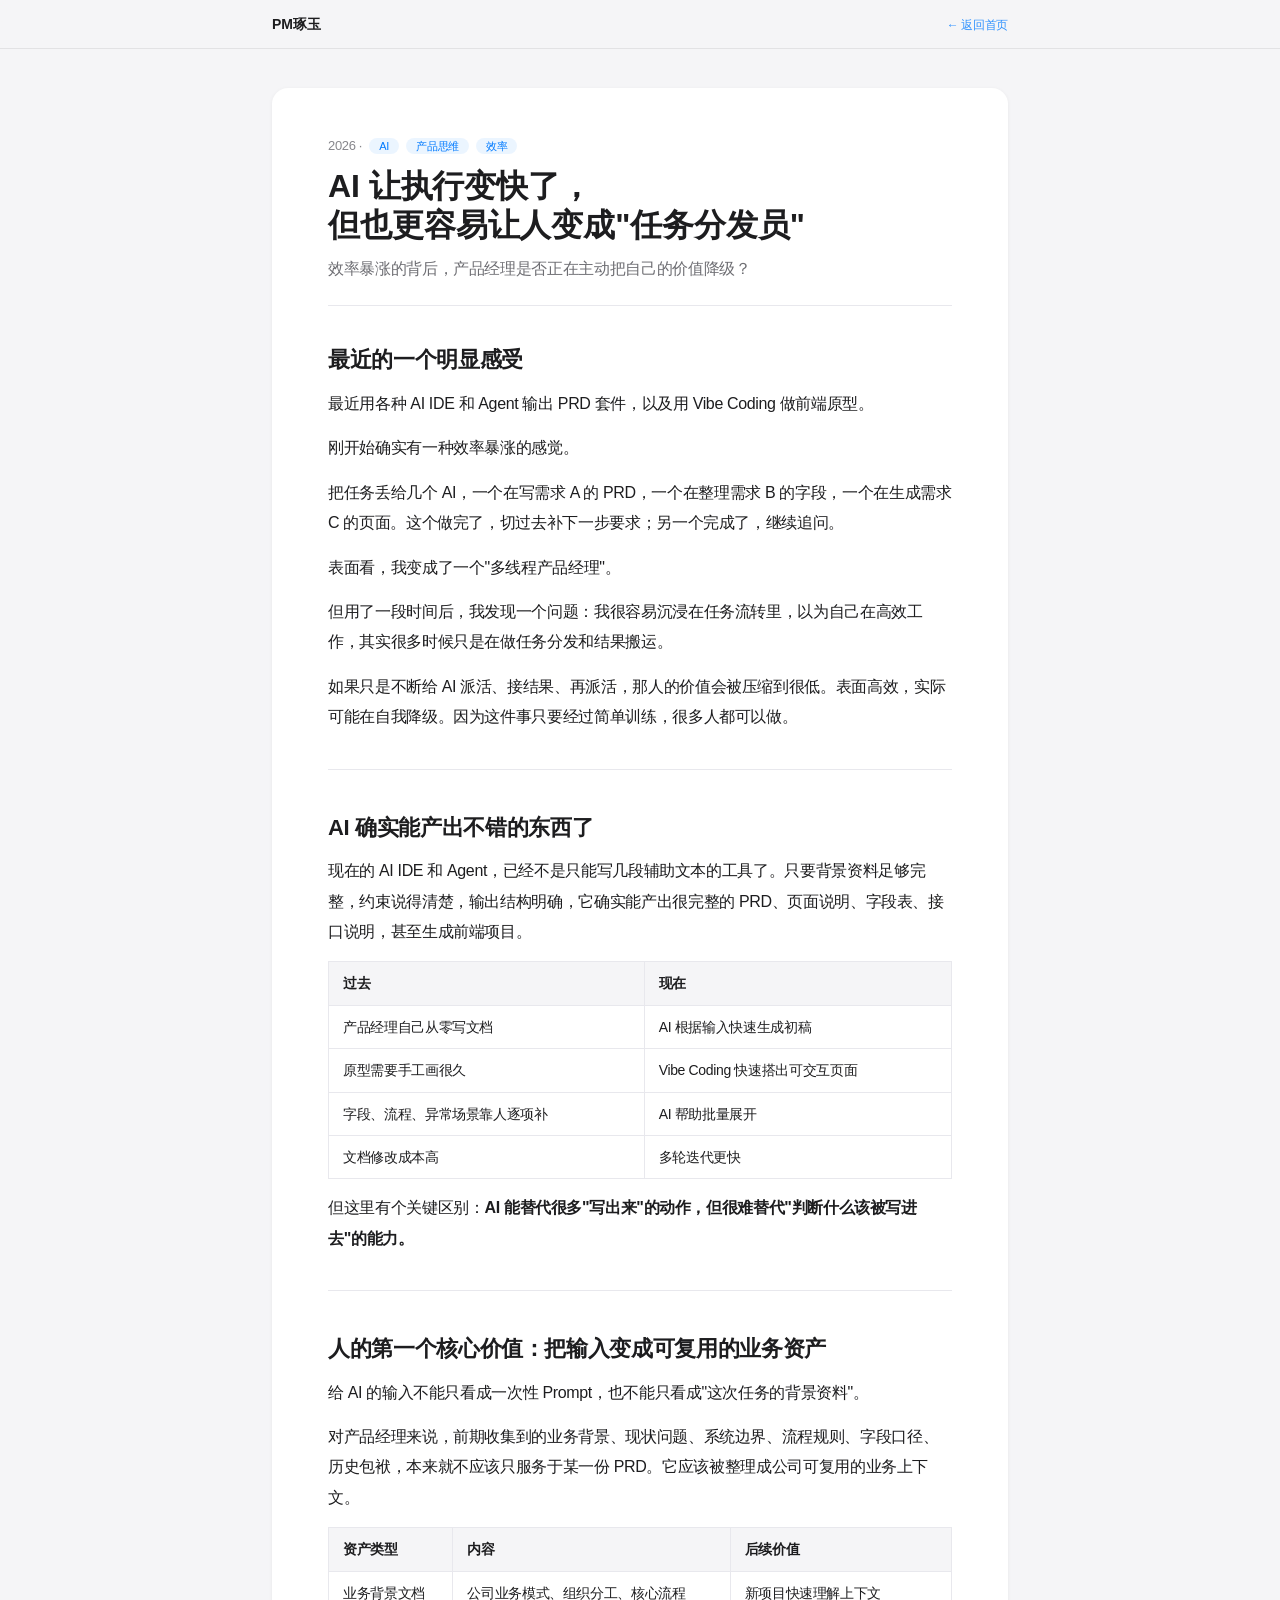
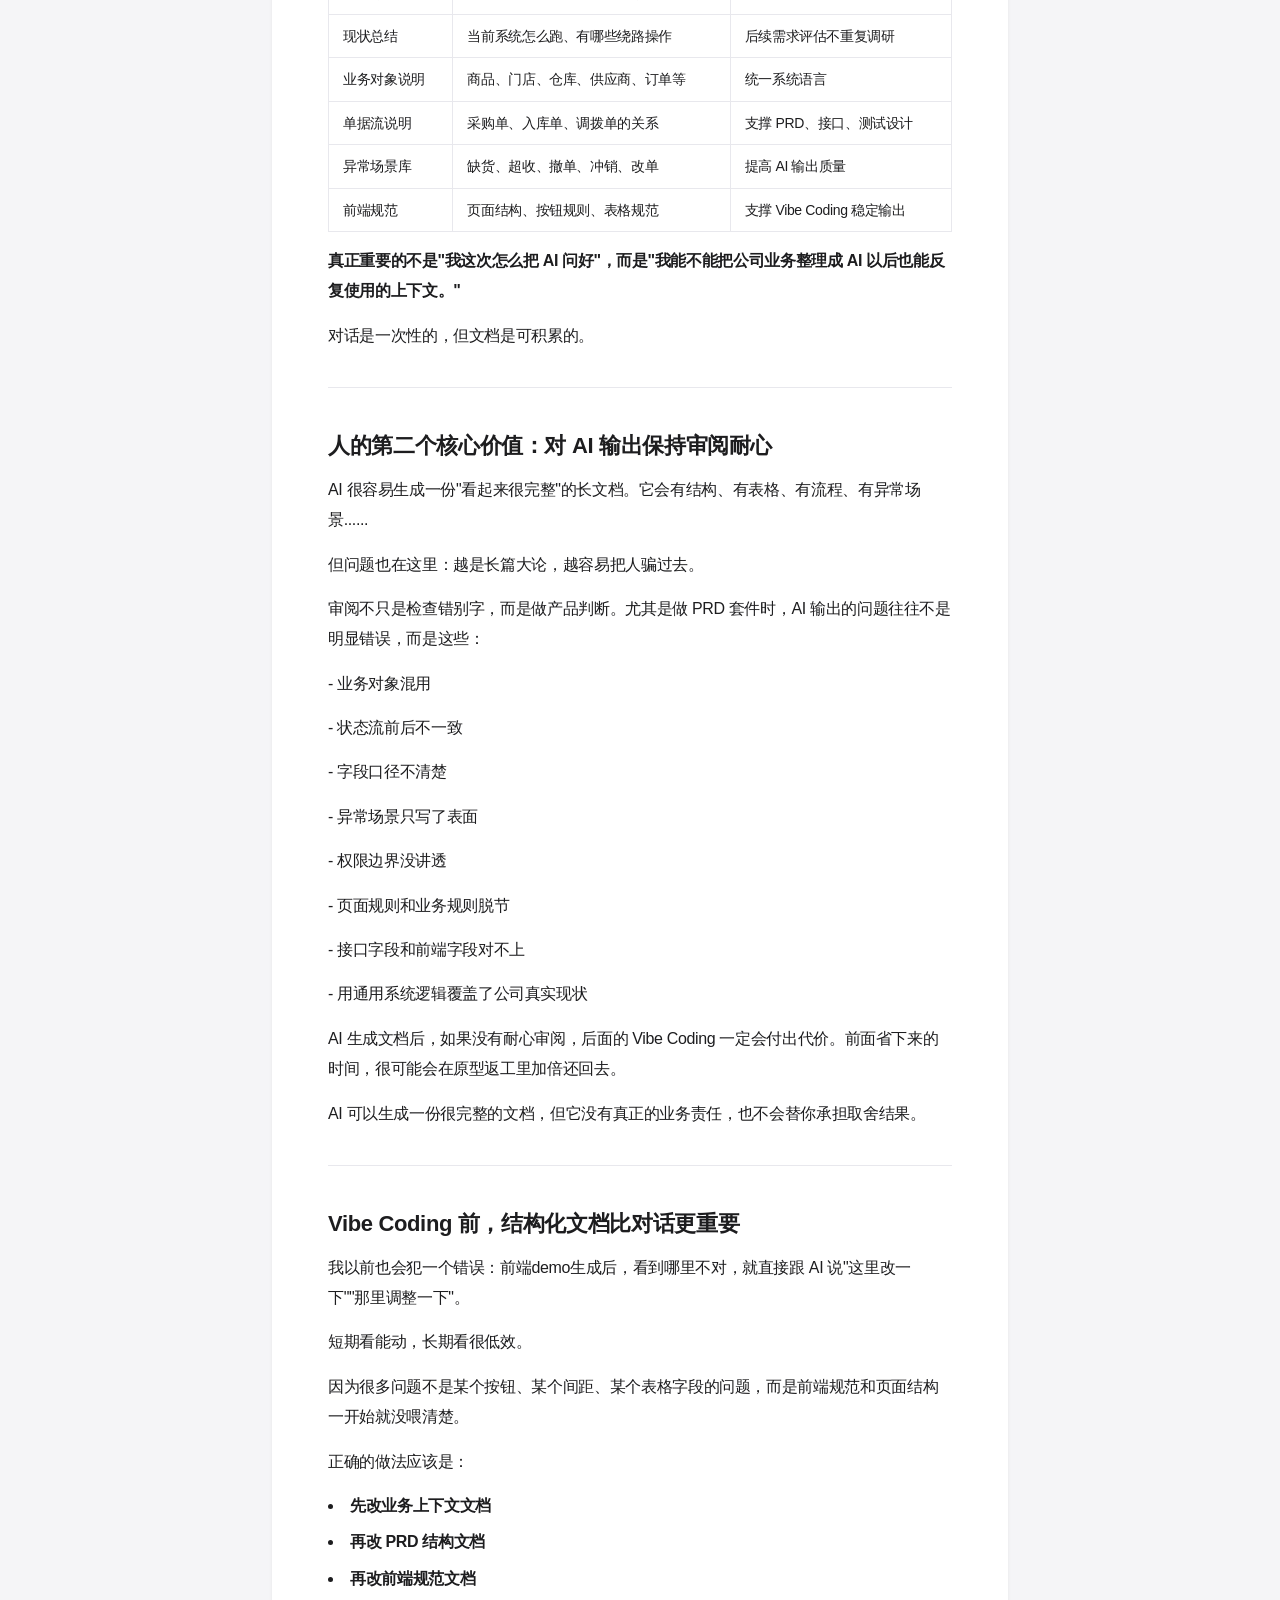
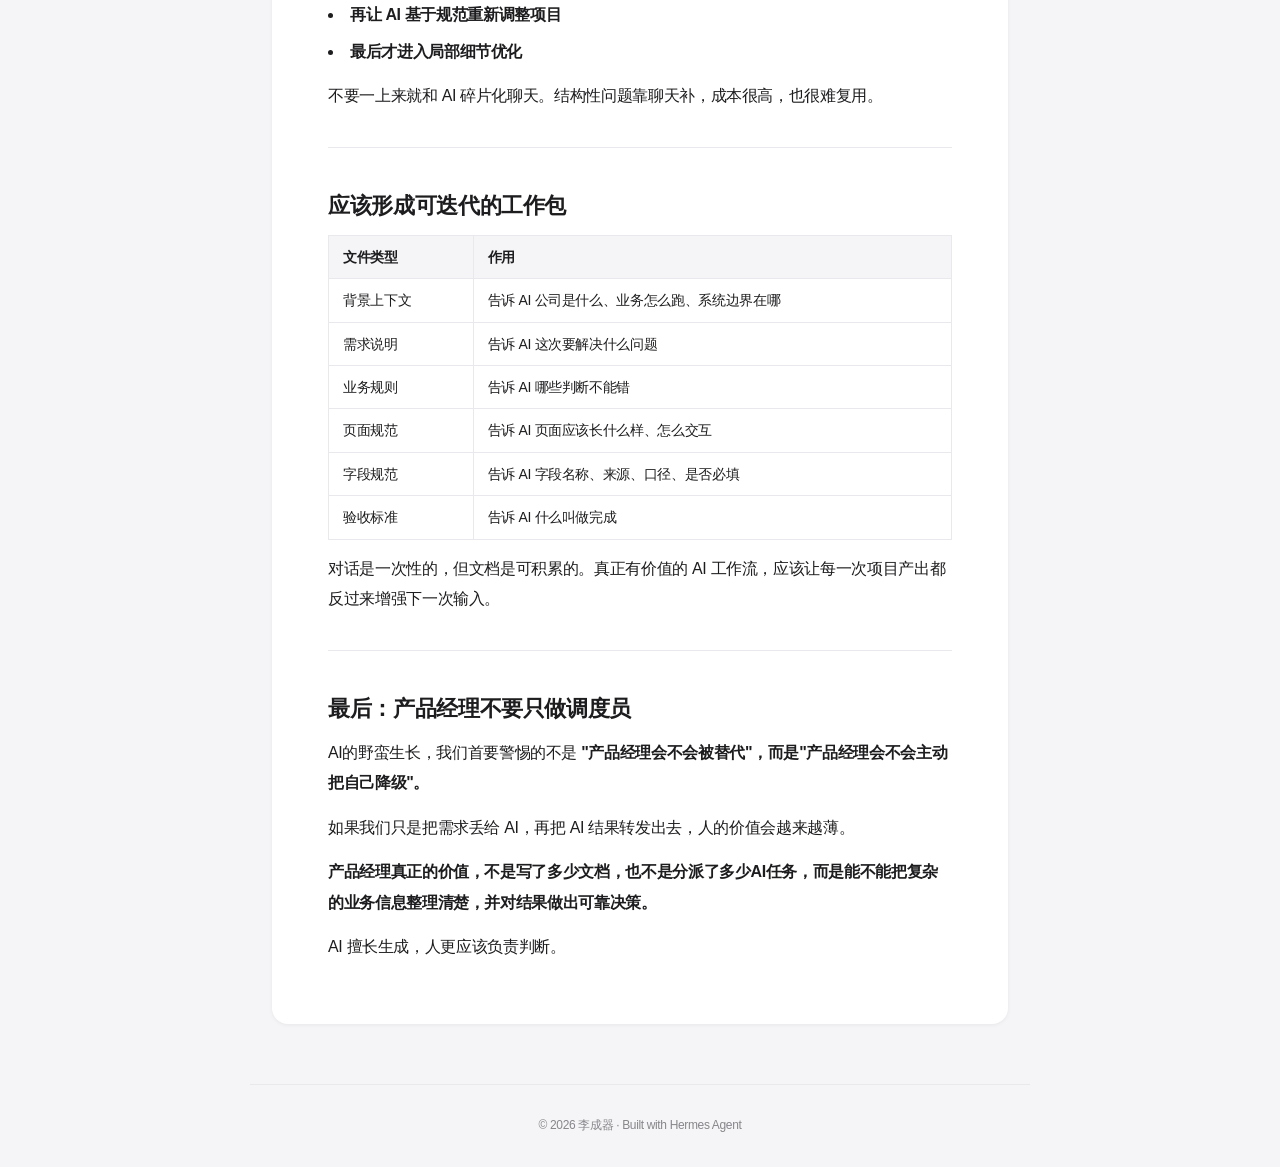
==== commit b2f02134: "统一三篇文章的样式：提取内嵌CSS到外部style.css，Apple风格" ====
--- a/article-ai-task-dispatcher.html
+++ b/article-ai-task-dispatcher.html
@@ -3,27 +3,28 @@
 <head>
     <meta charset="UTF-8">
     <meta name="viewport" content="width=device-width, initial-scale=1.0">
-    <title>AI让执行变快了，但也更容易让人变成"任务分发员" | 李成器</title>
+    <title>AI让执行变快了，但也更容易让人变成"任务分发员" — PM琢玉</title>
     <link rel="stylesheet" href="style.css">
 </head>
 <body>
-    <header>
-        <div class="container">
-            <h1>李成器</h1>
-            <p class="subtitle">供应链产品 · AI 实践 · 产品方法论</p>
-            <nav>
-                <a href="index.html">首页</a>
-                <a href="index.html#articles">文章</a>
-                <a href="index.html#about">关于</a>
-            </nav>
+
+    <!-- Navigation -->
+    <nav class="nav">
+        <div class="nav-inner">
+            <div class="nav-logo">PM琢玉</div>
+            <div class="nav-back"><a href="/">← 返回首页</a></div>
         </div>
-    </header>
+    </nav>
 
-    <main class="container article-page">
-        <article>
-            <h1>AI 让执行变快了，但也更容易让人变成"任务分发员"</h1>
-            <p class="article-date">2026-06-26</p>
-
+    <!-- Article -->
+    <div class="article-wrap">
+        <div class="article-card">
+            <div class="article-header">
+                <div class="article-meta">2026 · <span class="tag">AI</span> <span class="tag">产品思维</span> <span class="tag">效率</span></div>
+                <h1 class="article-title">AI 让执行变快了，<br>但也更容易让人变成"任务分发员"</h1>
+                <p class="article-desc">效率暴涨的背后，产品经理是否正在主动把自己的价值降级？</p>
+            </div>
+            <div class="article-body">
 <h2>最近的一个明显感受</h2>
 <p>最近用各种 AI IDE 和 Agent 输出 PRD 套件，以及用 Vibe Coding 做前端原型。</p>
 <p>刚开始确实有一种效率暴涨的感觉。</p>
@@ -108,14 +109,13 @@
 <p>如果我们只是把需求丢给 AI，再把 AI 结果转发出去，人的价值会越来越薄。</p>
 <p><strong>产品经理真正的价值，不是写了多少文档，也不是分派了多少AI任务，而是能不能把复杂的业务信息整理清楚，并对结果做出可靠决策。</strong></p>
 <p>AI 擅长生成，人更应该负责判断。</p>
+            </div>
+        </div>
+    </div>
 
-        </article>
-    </main>
+    <footer class="footer">
+        <p>&copy; 2026 李成器 · Built with Hermes Agent</p>
+    </footer>
 
-    <footer>
-        <div class="container">
-            <p>&copy; 2026 李成器 · Built with Hermes Agent</p>
-        </div>
-    </footer>
 </body>
 </html>
--- a/style.css
+++ b/style.css
@@ -0,0 +1,288 @@
+:root {
+    --bg: #f5f5f7;
+    --card: #ffffff;
+    --text: #1d1d1f;
+    --text-secondary: #6e6e73;
+    --text-muted: #86868b;
+    --accent: #007AFF;
+    --accent-light: rgba(0, 122, 255, 0.06);
+    --border: #d2d2d7;
+    --border-light: #e8e8ed;
+}
+
+* { margin: 0; padding: 0; box-sizing: border-box; }
+
+body {
+    font-family: -apple-system, "SF Pro Display", "SF Pro Text", "Helvetica Neue", "PingFang SC", "Microsoft YaHei", sans-serif;
+    background-color: var(--bg);
+    color: var(--text);
+    -webkit-font-smoothing: antialiased;
+    -moz-osx-font-smoothing: grayscale;
+    line-height: 1.47059;
+    letter-spacing: -0.022em;
+}
+
+/* Navigation */
+.nav {
+    position: fixed;
+    top: 0;
+    left: 0;
+    right: 0;
+    z-index: 100;
+    background: rgba(245, 245, 247, 0.8);
+    backdrop-filter: saturate(180%) blur(20px);
+    -webkit-backdrop-filter: saturate(180%) blur(20px);
+    border-bottom: 1px solid rgba(0, 0, 0, 0.08);
+}
+
+.nav-inner {
+    max-width: 780px;
+    margin: 0 auto;
+    padding: 0 22px;
+    height: 48px;
+    display: flex;
+    align-items: center;
+    justify-content: space-between;
+}
+
+.nav-logo {
+    font-size: 14px;
+    font-weight: 600;
+    color: var(--text);
+    letter-spacing: -0.01em;
+}
+
+.nav-back a {
+    font-size: 12px;
+    font-weight: 400;
+    color: var(--accent);
+    text-decoration: none;
+    opacity: 0.8;
+    transition: opacity 0.2s;
+}
+
+.nav-back a:hover { opacity: 1; }
+
+/* Article layout — white card on gray bg */
+.article-wrap {
+    max-width: 780px;
+    margin: 0 auto;
+    padding: 88px 22px 60px;
+}
+
+.article-card {
+    background: var(--card);
+    border-radius: 16px;
+    padding: 48px 56px;
+    box-shadow: 0 1px 4px rgba(0, 0, 0, 0.06);
+}
+
+.article-header {
+    margin-bottom: 40px;
+    padding-bottom: 24px;
+    border-bottom: 1px solid var(--border-light);
+}
+
+.article-meta {
+    font-size: 13px;
+    font-weight: 500;
+    color: var(--text-muted);
+    margin-bottom: 12px;
+}
+
+.article-meta .tag {
+    font-size: 11px;
+    color: var(--accent);
+    background: rgba(0, 122, 255, 0.08);
+    padding: 2px 10px;
+    border-radius: 10px;
+    margin-left: 4px;
+}
+
+.article-title {
+    font-size: 32px;
+    font-weight: 700;
+    line-height: 1.2;
+    letter-spacing: -0.003em;
+    color: var(--text);
+    margin-bottom: 12px;
+}
+
+.article-desc {
+    font-size: 16px;
+    font-weight: 400;
+    line-height: 1.6;
+    color: var(--text-secondary);
+}
+
+/* Article body */
+.article-body {
+    font-size: 16px;
+    font-weight: 400;
+    line-height: 1.9;
+    color: var(--text);
+}
+
+.article-body h2 {
+    font-size: 22px;
+    font-weight: 700;
+    line-height: 1.3;
+    margin-top: 44px;
+    margin-bottom: 14px;
+    color: var(--text);
+}
+
+.article-body h2:first-child {
+    margin-top: 0;
+}
+
+.article-body h3 {
+    font-size: 18px;
+    font-weight: 600;
+    line-height: 1.4;
+    margin-top: 28px;
+    margin-bottom: 10px;
+    color: var(--text);
+}
+
+.article-body p {
+    margin: 14px 0;
+    line-height: 1.9;
+}
+
+.article-body strong {
+    font-weight: 600;
+    color: var(--text);
+}
+
+.article-body blockquote {
+    border-left: 3px solid var(--accent);
+    padding: 12px 20px;
+    margin: 20px 0;
+    background: var(--accent-light);
+    border-radius: 0 8px 8px 0;
+    font-size: 15px;
+    color: var(--text);
+    line-height: 1.7;
+}
+
+.article-body blockquote p {
+    margin: 0;
+}
+
+.article-body ul, .article-body ol {
+    margin: 10px 0;
+    padding-left: 22px;
+}
+
+.article-body li {
+    margin: 6px 0;
+    line-height: 1.9;
+}
+
+/* Tables */
+.article-body table {
+    width: 100%;
+    border-collapse: collapse;
+    font-size: 14px;
+    line-height: 1.6;
+}
+
+.article-body table th {
+    background: #f5f5f7;
+    font-weight: 600;
+    padding: 10px 14px;
+    text-align: left;
+    color: var(--text);
+    border: 1px solid var(--border-light);
+}
+
+.article-body table td {
+    padding: 10px 14px;
+    border: 1px solid var(--border-light);
+    color: var(--text);
+}
+
+/* Divider */
+.article-body hr {
+    border: none;
+    height: 1px;
+    background: var(--border-light);
+    margin: 36px 0;
+}
+
+/* Code inline */
+.article-body code {
+    font-family: "SF Mono", "Consolas", "Menlo", monospace;
+    font-size: 14px;
+    background: rgba(0, 0, 0, 0.04);
+    padding: 2px 6px;
+    border-radius: 4px;
+    color: var(--text);
+}
+
+/* Footer */
+.footer {
+    text-align: center;
+    padding: 32px 22px;
+    border-top: 1px solid var(--border-light);
+    max-width: 780px;
+    margin: 0 auto;
+}
+
+.footer p {
+    font-size: 12px;
+    font-weight: 400;
+    color: var(--text-muted);
+}
+
+/* Highlight box */
+.highlight-box {
+    background: linear-gradient(135deg, rgba(0, 122, 255, 0.06), rgba(88, 86, 214, 0.06));
+    border-radius: 14px;
+    padding: 22px 26px;
+    margin: 24px 0;
+    border: 1px solid rgba(0, 122, 255, 0.12);
+}
+
+.highlight-box p {
+    margin: 0;
+    font-size: 15px;
+    line-height: 1.7;
+}
+
+/* Responsive */
+@media (max-width: 734px) {
+    .article-card {
+        padding: 24px 20px;
+        border-radius: 12px;
+    }
+    .article-title {
+        font-size: 24px;
+    }
+    .article-body h2 {
+        font-size: 20px;
+    }
+    .article-body h3 {
+        font-size: 17px;
+    }
+    .article-body {
+        font-size: 15px;
+    }
+    .article-body table {
+        font-size: 13px;
+    }
+    .article-body table th,
+    .article-body table td {
+        padding: 8px 10px;
+    }
+    .article-wrap {
+        padding: 80px 14px 40px;
+    }
+}
+
+@media (max-width: 400px) {
+    .article-title {
+        font-size: 21px;
+    }
+}
